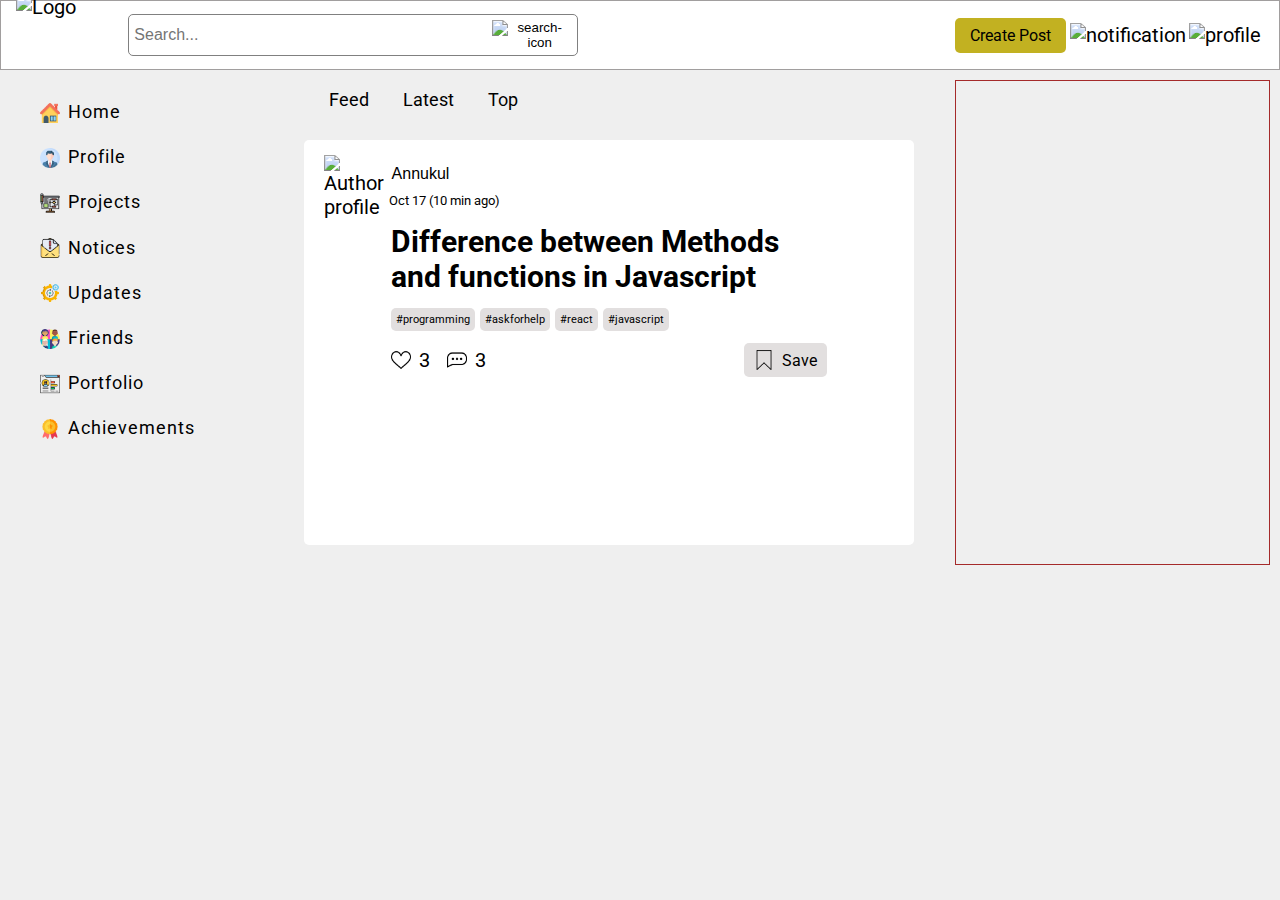
==== html/home.html @ 9be4854b "Home page structure ready" ====
<!DOCTYPE html>
<html lang="en">
  <head>
    <meta charset="UTF-8" />
    <meta http-equiv="X-UA-Compatible" content="IE=edge" />
    <meta name="viewport" content="width=device-width, initial-scale=1.0" />
    <link rel="stylesheet" href="../css/home.css" />
    <title>Document</title>
  </head>
  <body>
    <header>
      <div class="logo_search">
        <img class="logo" src="../images/logo.png" alt="Logo" />
        <form>
          <div class="search-div">
            <input
              type="search"
              name="header-search"
              placeholder="Search..."
              class="search-input"
            />
            <button type="submit" class="search-btn">
              <img
                class="search-img"
                src="../images/search.png"
                alt="search-icon"
              />
            </button>
          </div>
        </form>
      </div>
      <div class="profile_create">
        <a href="#" class="create-btn">Create Post</a>
        <a href="#" class="notification-icon">
          <img
            class="notification-img"
            src="../images/notification.png"
            alt="notification"
          />
        </a>
        <a href="#" class="profile-icon">
          <img class="profile-img" src="../images/profile.png" alt="profile"
        /></a>
      </div>
    </header>

    <!--CONTAINER STARTS HERE-->

    <div class="container">
      <div class="options_menu">
        <!--SIDEBAR OPTIONS-->
        <ul class="options-list">
          <li>
            <img src="../icons/house.png" alt="icons" class="icons" />Home
          </li>
          <li>
            <img src="../icons/profile.png" alt="icons" class="icons" />Profile
          </li>
          <li>
            <img
              src="../icons/flowchart.png"
              alt="icons"
              class="icons"
            />Projects
          </li>
          <li>
            <img src="../icons/notice.png" alt="icons" class="icons" />Notices
          </li>
          <li>
            <img
              src="../icons/system-update.png"
              alt="icons"
              class="icons"
            />Updates
          </li>
          <li>
            <img src="../icons/people.png" alt="icons" class="icons" />Friends
          </li>
          <li>
            <img
              src="../icons/professional-portfolio.png"
              alt="icons"
              class="icons"
            />Portfolio
          </li>
          <li>
            <img
              src="../icons/medal.png"
              alt="icons"
              class="icons"
            />Achievements
          </li>
        </ul>
      </div>

      <!--CONTENT STARTS HERE-->

      <div class="content white">
        <div class="content-options">
          <a href="#" class="content-options-btn">Feed</a>
          <a href="#" class="content-options-btn">Latest</a>
          <a href="#" class="content-options-btn">Top</a>
        </div>
        <div class="posts">
          <a href="#" class="post-link">
            <div class="post">
              <div class="post-author-info">
                <div class="post-author-img">
                  <a href="#" class="post-author-profile-link">
                    <img src="../images/profile.png" alt="Author profile" />
                  </a>
                </div>
                <div class="post-author-name">
                  <button class="post-author-hover-btn">Annukul</button>
                  <a href="#" class="post-timings">
                    <time datetime="">Oct 17 (10 min ago)</time>
                  </a>
                </div>
              </div>
              <div class="post-desc">
                <h2 class="post-desc-head">
                  <a href="#" class="post-heading-link"
                    ><span
                      >Difference between Methods and functions in
                      Javascript</span
                    >
                  </a>
                </h2>
                <div class="post-flairs">
                  <a href="#" class="post-flair-btn grey-btn">#programming</a>
                  <a href="#" class="post-flair-btn grey-btn">#askforhelp</a>
                  <a href="#" class="post-flair-btn blue-btn">#react</a>
                  <a href="#" class="post-flair-btn yellow-btn">#javascript</a>
                </div>
                <div class="post-actions">
                  <div class="post-actions-left">
                    <a href="#" class="post-actions-like"
                      ><img src="../icons/like.png" class="icons" /><span
                        class="post-like-count"
                        >3</span
                      ></a
                    >
                    <a href="#" class="post-actions-comment"
                      ><img src="../icons/comment.png" class="icons" /><span
                        class="post-comment-count"
                        >3</span
                      ></a
                    >
                  </div>
                  <div class="post-actions-right">
                    <a href="#" class="post-actions-save"
                      ><img src="../icons/ribbon.png" class="icons" /><span
                        class="post-save-desc"
                        >Save</span
                      ></a
                    >
                  </div>
                </div>
              </div>
            </div>
          </a>
        </div>
      </div>
      <div class="updates white"></div>
    </div>
  </body>
</html>
---- css/home.css ----
@import url("https://fonts.googleapis.com/css2?family=Raleway:wght@200&display=swap");
@import url("https://fonts.googleapis.com/css2?family=Roboto:ital,wght@0,100;0,300;0,400;0,500;0,700;0,900;1,100;1,300;1,400;1,500;1,700;1,900&display=swap");
:root {
  --main-color: #c2b121;
  --main-font: "Roboto", sans-serif;
  /* --hover-color: #f7f7f7; */
  --hover-color: #f8f5d7;
  --default-radius: 5px;
  --body-color: #efefef;
  --default-white: #ffffff;
}
* {
  padding: 0;
  margin: 0;
  box-sizing: border-box;
}

body {
  max-width: 100vw;
  font-size: 20px;
  font-family: "Roboto", sans-serif;
  background: var(--body-color);
}

a {
  color: black;
  text-decoration: none;
  cursor: pointer;
}

ul {
  list-style-type: none;
}

.icons {
  width: 20px;
  height: 20px;
  margin-right: 8px;
}

header {
  display: flex;
  width: 100%;
  justify-content: space-between;
  padding: 10px 15px;
  height: 70px;
  background: var(--default-white);
  border: 1px solid rgb(161, 158, 158);
}

.logo_search {
  display: flex;
  width: 45%;
  justify-content: space-between;
  align-items: center;
}
.logo {
  width: 80px;
  height: 80px;
}
.logo_search form {
  width: 80%;
}
.search-div {
  display: flex;
  width: 100%;
  align-items: center;
  justify-content: space-evenly;
  border: 1px solid grey;
  padding: 0 5px;
  border-radius: var(--default-radius);
  overflow: hidden;
}
.search-img {
  width: 30px;
  height: 30px;
}
.search-input {
  width: 380px;
  height: 40px;
  font-size: 16px;
  border: none;
}
.search-input:focus {
  outline: none;
}
.search-btn {
  background-color: transparent;
  border: none;
  cursor: pointer;
}

.profile_create {
  display: flex;
  justify-content: space-evenly;
  align-items: center;
  width: 25%;
}
.create-btn {
  font-size: 16px;
  padding: 8px 15px;
  background: var(--main-color);
  border-radius: var(--default-radius);
  font-weight: 400;
}
.create-btn:hover {
  background: var(--hover-color);
}
.notification-img {
  width: 20px;
  height: 20px;
}
.profile-img {
  width: 38px;
  height: 38px;
}

/* CONTAINER SECTION */
.container {
  display: flex;
  max-width: 100%;
  justify-content: space-between;
  padding: 10px 10px;
}

.options_menu {
  width: 20%;
  padding: 10px 10px;
}
.options-list li {
  display: flex;
  align-items: center;
  width: 100%;
  font-weight: 400;
  font-size: 1.1rem;
  letter-spacing: 1px;
  cursor: pointer;
  line-height: 2;
  padding: 5px 20px;
  border-radius: var(--default-radius);
}
.options-list li:hover {
  background: var(--hover-color);
}

.content {
  display: flex;
  flex-direction: column;
  width: 50%;
}
.content-options {
  width: 100%;
  padding: 10px 20px;
  font-weight: 400;
  font-size: 1.1rem;
}
.content-options-btn {
  padding: 8px 15px;
  border-radius: var(--default-radius);
}
.content-options-btn:hover {
  background: var(--hover-color);
}

.posts {
  display: flex;
  flex-direction: column;
  width: 100%;
  padding: 20px 10px;
}
.post {
  width: 100%;
  height: 45vh;
  background: var(--default-white);
  border-radius: var(--default-radius);
  padding: 15px 20px;
}
.post-author-info {
  display: flex;
  width: 100%;
}
.post-author-img {
  width: 10%;
}
.post-author-img a img {
  width: 100%;
  object-fit: cover;
}
.post-author-name {
  display: flex;
  flex-direction: column;
}
.post-author-hover-btn {
  width: 80px;
  padding: 10px 5px;
  font-size: 1rem;
  background: none;
  border: none;
  cursor: pointer;
  border-radius: var(--default-radius);
}
.post-author-hover-btn:hover {
  background: var(--hover-color);
}
.post-timings {
  font-size: 0.8rem;
  margin-left: 8px;
}

.post-desc {
  display: flex;
  flex-direction: column;
  width: 80%;
  padding: 5px 10px;
  margin: 0 auto;
}
.post-flairs {
  padding: 10px 0;
}
.post-flair-btn {
  border: none;
  padding: 5px 5px;
  border-radius: var(--default-radius);
  cursor: pointer;
  font-size: 0.7rem;
  background: rgb(226, 223, 223);
}
.post-actions {
  display: flex;
  width: 100%;
  margin: 0 auto;
  align-items: center;
  padding: 5px 0;
  justify-content: space-between;
}
.post-actions-left {
  display: flex;
  width: 22%;
  justify-content: space-between;
}
.post-actions-left a {
  display: flex;
  align-items: center;
  padding: 0;
}
.post-actions-right a {
  display: flex;
  align-items: center;
}
.post-actions-save {
  padding: 7px 10px;
  border-radius: var(--default-radius);
  background: rgb(226, 223, 223);
  font-size: 1rem;
}

.updates {
  width: 25%;
  border: 1px solid brown;
}
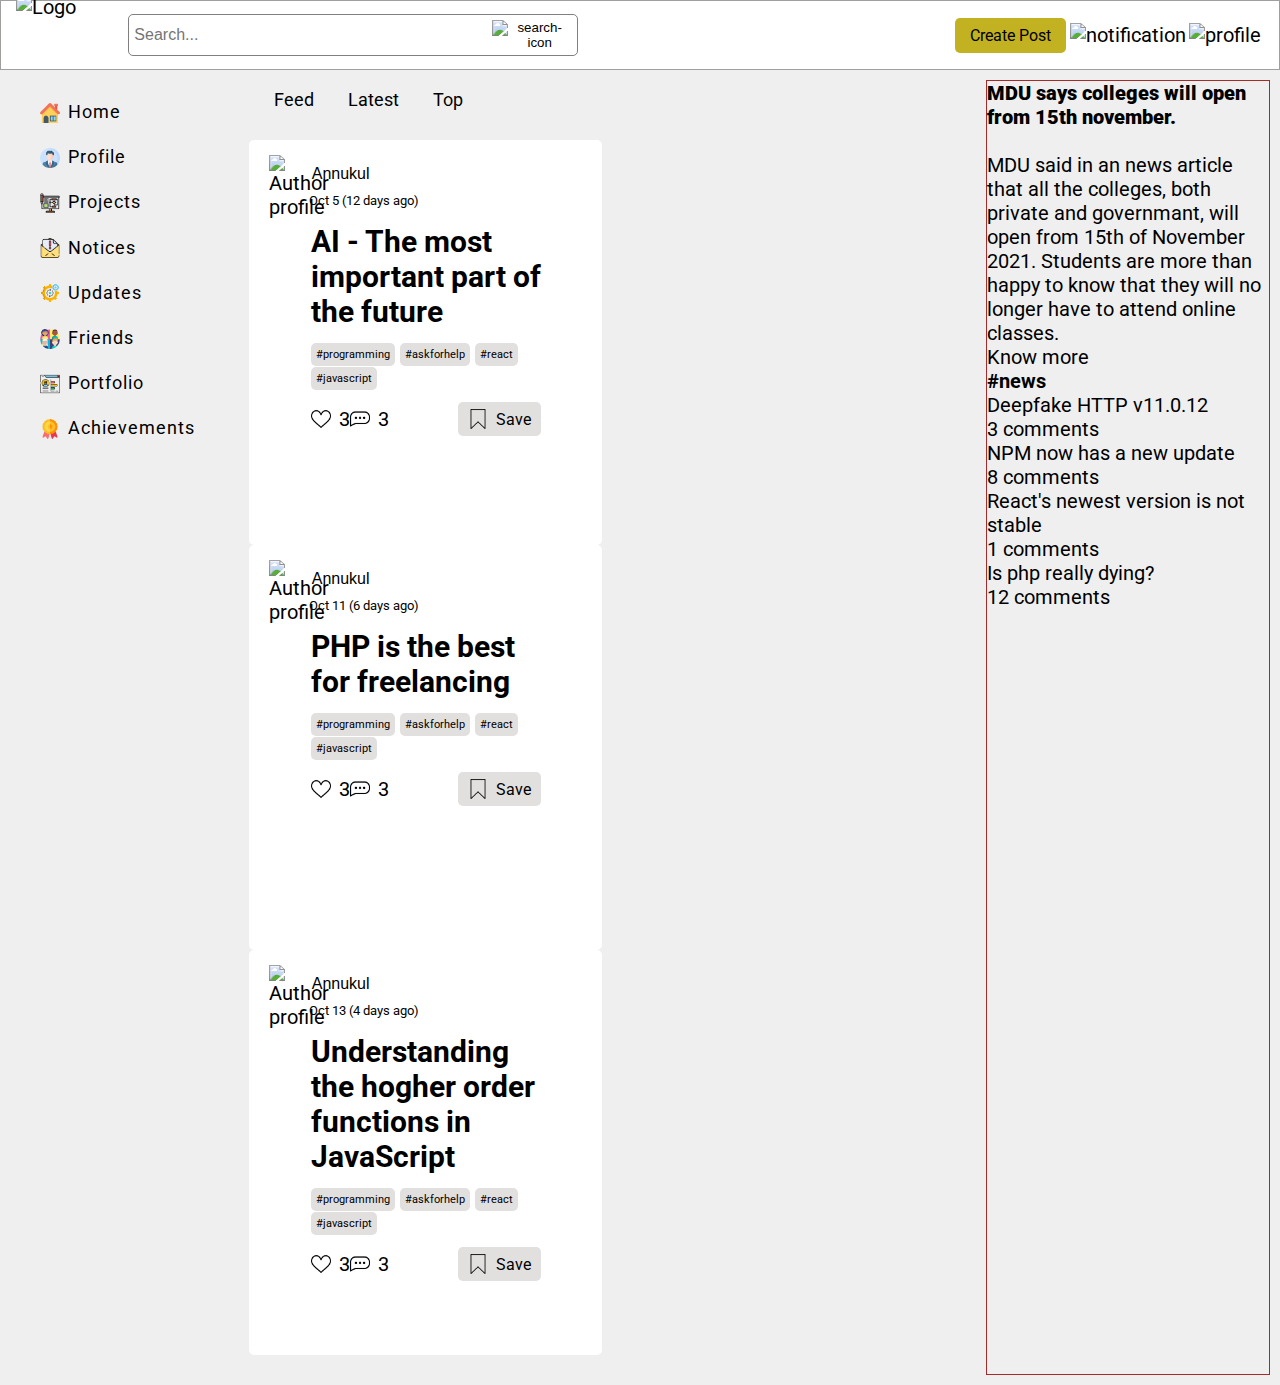
==== commit d75736ef: "Merge pull request #5 from Annukul/second" ====
--- a/html/home.html
+++ b/html/home.html
@@ -95,73 +95,240 @@
 
       <!--CONTENT STARTS HERE-->
 
-      <div class="content white">
-        <div class="content-options">
-          <a href="#" class="content-options-btn">Feed</a>
-          <a href="#" class="content-options-btn">Latest</a>
-          <a href="#" class="content-options-btn">Top</a>
+      <main>
+        <div class="content white">
+          <div class="content-options">
+            <a href="#" class="content-options-btn">Feed</a>
+            <a href="#" class="content-options-btn">Latest</a>
+            <a href="#" class="content-options-btn">Top</a>
+          </div>
+          <div class="posts">
+            <a href="#" class="post-link">
+              <div class="post">
+                <div class="post-author-info">
+                  <div class="post-author-img">
+                    <a href="#" class="post-author-profile-link">
+                      <img src="../images/profile.png" alt="Author profile" />
+                    </a>
+                  </div>
+                  <div class="post-author-name">
+                    <button class="post-author-hover-btn">Annukul</button>
+                    <a href="#" class="post-timings">
+                      <time datetime="">Oct 5 (12 days ago)</time>
+                    </a>
+                  </div>
+                </div>
+                <div class="post-desc">
+                  <h2 class="post-desc-head">
+                    <a href="#" class="post-heading-link"
+                      ><span>AI - The most important part of the future</span>
+                    </a>
+                  </h2>
+                  <div class="post-flairs">
+                    <a href="#" class="post-flair-btn grey-btn">#programming</a>
+                    <a href="#" class="post-flair-btn grey-btn">#askforhelp</a>
+                    <a href="#" class="post-flair-btn blue-btn">#react</a>
+                    <a href="#" class="post-flair-btn yellow-btn"
+                      >#javascript</a
+                    >
+                  </div>
+                  <div class="post-actions">
+                    <div class="post-actions-left">
+                      <a href="#" class="post-actions-like"
+                        ><img src="../icons/like.png" class="icons" /><span
+                          class="post-like-count"
+                          >3</span
+                        ></a
+                      >
+                      <a href="#" class="post-actions-comment"
+                        ><img src="../icons/comment.png" class="icons" /><span
+                          class="post-comment-count"
+                          >3</span
+                        ></a
+                      >
+                    </div>
+                    <div class="post-actions-right">
+                      <a href="#" class="post-actions-save"
+                        ><img src="../icons/ribbon.png" class="icons" /><span
+                          class="post-save-desc"
+                          >Save</span
+                        ></a
+                      >
+                    </div>
+                  </div>
+                </div>
+              </div>
+            </a>
+            <a href="#" class="post-link">
+              <div class="post">
+                <div class="post-author-info">
+                  <div class="post-author-img">
+                    <a href="#" class="post-author-profile-link">
+                      <img src="../images/profile.png" alt="Author profile" />
+                    </a>
+                  </div>
+                  <div class="post-author-name">
+                    <button class="post-author-hover-btn">Annukul</button>
+                    <a href="#" class="post-timings">
+                      <time datetime="">Oct 11 (6 days ago)</time>
+                    </a>
+                  </div>
+                </div>
+                <div class="post-desc">
+                  <h2 class="post-desc-head">
+                    <a href="#" class="post-heading-link"
+                      ><span>PHP is the best for freelancing</span>
+                    </a>
+                  </h2>
+                  <div class="post-flairs">
+                    <a href="#" class="post-flair-btn grey-btn">#programming</a>
+                    <a href="#" class="post-flair-btn grey-btn">#askforhelp</a>
+                    <a href="#" class="post-flair-btn blue-btn">#react</a>
+                    <a href="#" class="post-flair-btn yellow-btn"
+                      >#javascript</a
+                    >
+                  </div>
+                  <div class="post-actions">
+                    <div class="post-actions-left">
+                      <a href="#" class="post-actions-like"
+                        ><img src="../icons/like.png" class="icons" /><span
+                          class="post-like-count"
+                          >3</span
+                        ></a
+                      >
+                      <a href="#" class="post-actions-comment"
+                        ><img src="../icons/comment.png" class="icons" /><span
+                          class="post-comment-count"
+                          >3</span
+                        ></a
+                      >
+                    </div>
+                    <div class="post-actions-right">
+                      <a href="#" class="post-actions-save"
+                        ><img src="../icons/ribbon.png" class="icons" /><span
+                          class="post-save-desc"
+                          >Save</span
+                        ></a
+                      >
+                    </div>
+                  </div>
+                </div>
+              </div>
+            </a>
+            <a href="#" class="post-link">
+              <div class="post">
+                <div class="post-author-info">
+                  <div class="post-author-img">
+                    <a href="#" class="post-author-profile-link">
+                      <img src="../images/profile.png" alt="Author profile" />
+                    </a>
+                  </div>
+                  <div class="post-author-name">
+                    <button class="post-author-hover-btn">Annukul</button>
+                    <a href="#" class="post-timings">
+                      <time datetime="">Oct 13 (4 days ago)</time>
+                    </a>
+                  </div>
+                </div>
+                <div class="post-desc">
+                  <h2 class="post-desc-head">
+                    <a href="#" class="post-heading-link"
+                      ><span
+                        >Understanding the hogher order functions in
+                        JavaScript</span
+                      >
+                    </a>
+                  </h2>
+                  <div class="post-flairs">
+                    <a href="#" class="post-flair-btn grey-btn">#programming</a>
+                    <a href="#" class="post-flair-btn grey-btn">#askforhelp</a>
+                    <a href="#" class="post-flair-btn blue-btn">#react</a>
+                    <a href="#" class="post-flair-btn yellow-btn"
+                      >#javascript</a
+                    >
+                  </div>
+                  <div class="post-actions">
+                    <div class="post-actions-left">
+                      <a href="#" class="post-actions-like"
+                        ><img src="../icons/like.png" class="icons" /><span
+                          class="post-like-count"
+                          >3</span
+                        ></a
+                      >
+                      <a href="#" class="post-actions-comment"
+                        ><img src="../icons/comment.png" class="icons" /><span
+                          class="post-comment-count"
+                          >3</span
+                        ></a
+                      >
+                    </div>
+                    <div class="post-actions-right">
+                      <a href="#" class="post-actions-save"
+                        ><img src="../icons/ribbon.png" class="icons" /><span
+                          class="post-save-desc"
+                          >Save</span
+                        ></a
+                      >
+                    </div>
+                  </div>
+                </div>
+              </div>
+            </a>
+          </div>
         </div>
-        <div class="posts">
-          <a href="#" class="post-link">
-            <div class="post">
-              <div class="post-author-info">
-                <div class="post-author-img">
-                  <a href="#" class="post-author-profile-link">
-                    <img src="../images/profile.png" alt="Author profile" />
-                  </a>
-                </div>
-                <div class="post-author-name">
-                  <button class="post-author-hover-btn">Annukul</button>
-                  <a href="#" class="post-timings">
-                    <time datetime="">Oct 17 (10 min ago)</time>
-                  </a>
-                </div>
-              </div>
-              <div class="post-desc">
-                <h2 class="post-desc-head">
-                  <a href="#" class="post-heading-link"
-                    ><span
-                      >Difference between Methods and functions in
-                      Javascript</span
-                    >
-                  </a>
-                </h2>
-                <div class="post-flairs">
-                  <a href="#" class="post-flair-btn grey-btn">#programming</a>
-                  <a href="#" class="post-flair-btn grey-btn">#askforhelp</a>
-                  <a href="#" class="post-flair-btn blue-btn">#react</a>
-                  <a href="#" class="post-flair-btn yellow-btn">#javascript</a>
-                </div>
-                <div class="post-actions">
-                  <div class="post-actions-left">
-                    <a href="#" class="post-actions-like"
-                      ><img src="../icons/like.png" class="icons" /><span
-                        class="post-like-count"
-                        >3</span
-                      ></a
-                    >
-                    <a href="#" class="post-actions-comment"
-                      ><img src="../icons/comment.png" class="icons" /><span
-                        class="post-comment-count"
-                        >3</span
-                      ></a
-                    >
-                  </div>
-                  <div class="post-actions-right">
-                    <a href="#" class="post-actions-save"
-                      ><img src="../icons/ribbon.png" class="icons" /><span
-                        class="post-save-desc"
-                        >Save</span
-                      ></a
-                    >
-                  </div>
-                </div>
-              </div>
+      </main>
+      <div class="updates white">
+        <aside>
+          <div class="primary-update">
+            <h4 class="primary-update-head">
+              <a href="#"
+                ><strong
+                  >MDU says colleges will open from 15th november.</strong
+                ></a
+              >
+            </h4>
+            <p><br /></p>
+            <p class="primary-update-para">
+              MDU said in an news article that all the colleges, both private
+              and governmant, will open from 15th of November 2021. Students are
+              more than happy to know that they will no longer have to attend
+              online classes.
+            </p>
+            <a href="#" class="primary-update-link">Know more</a>
+          </div>
+          <section class="secondary-updates">
+            <nav class="secobdary-updates-nav">
+              <h4>
+                <a href="#"> #news </a>
+              </h4>
+            </nav>
+            <div class="secondary-updates-content">
+              <a href="#" class="secondary-updates-content-link">
+                Deepfake HTTP v11.0.12
+                <div class="secondary-updates-comment-count">3 comments</div>
+              </a>
             </div>
-          </a>
-        </div>
+            <div class="secondary-updates-content">
+              <a href="#" class="secondary-updates-content-link">
+                NPM now has a new update
+                <div class="secondary-updates-comment-count">8 comments</div>
+              </a>
+            </div>
+            <div class="secondary-updates-content">
+              <a href="#" class="secondary-updates-content-link">
+                React's newest version is not stable
+                <div class="secondary-updates-comment-count">1 comments</div>
+              </a>
+            </div>
+            <div class="secondary-updates-content">
+              <a href="#" class="secondary-updates-content-link">
+                Is php really dying?
+                <div class="secondary-updates-comment-count">12 comments</div>
+              </a>
+            </div>
+          </section>
+        </aside>
       </div>
-      <div class="updates white"></div>
     </div>
   </body>
 </html>
